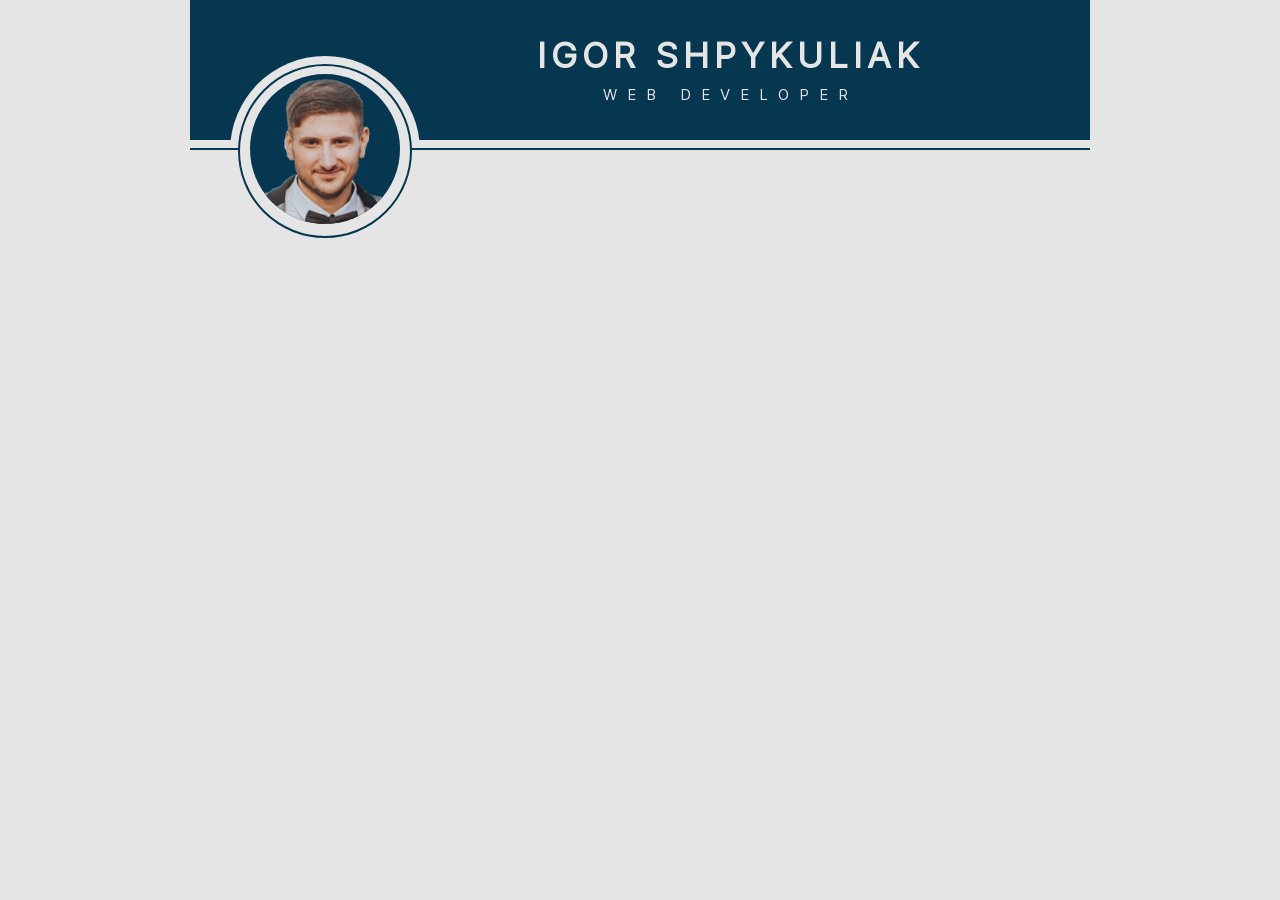
==== src/index.html @ 0621f2dd "feat: header is done" ====
<!DOCTYPE html>
<html lang="en">
<head>
    <meta charset="UTF-8">
    <meta http-equiv="X-UA-Compatible" content="IE=edge">
    <meta name="viewport" content="width=device-width, initial-scale=1.0">
    <link rel="stylesheet" href="css/normalize.css">
    <link rel="stylesheet" href="css/fonts.css">
    <link rel="stylesheet" href="css/style.min.css">
    <title>Igor Shpykuliak</title>
</head>
<body>
    <div class="container">
        <header class="header">
            <div class="header__logo-wrapper">
                <div class="header__logo">
                    <img src="images/Own.png" alt="Igor" class="header__img">
                </div>
            </div>
            <div class="header__title">
                <h1 class="header__name">Igor Shpykuliak</h1>
                <span class="header__subtitle">Web developer</span>
            </div>
        </header>
        
    </div>
</body>
</html>
---- src/css/fonts.css ----
@font-face {
    font-family: 'Inter';
    src: local('Inter Regular'), local('Inter-Regular'),
        url('../fonts/Inter-Regular.woff2') format('woff2'),
        url('../fonts/Inter-Regular.woff') format('woff'),
        url('../fonts/Inter-Regular.ttf') format('truetype');
    font-weight: 400;
    font-style: normal;
}
@font-face {
    font-family: 'Lato';
    src: url('../fonts/Lato-Bold.eot');
    src: url('Lato-Bold.eot?#iefix') format('embedded-opentype'),
    url('../fonts/Lato-Bold.woff') format('woff'),
    url('../fonts/Lato-Bold.ttf') format('truetype');
    font-weight: 700;
    font-style: normal;
    }
---- src/css/style.min.css ----
:root{font-size:10px}html{scroll-behavior:smooth;font-family:"Inter", sans-serif}body{background-color:#E5E5E5}.container{max-width:900px;margin:0 auto;position:relative}.header{text-align:center;position:relative;height:140px;background-color:#053750}.header::after{content:"";position:absolute;bottom:-10px;display:block;padding-top:20px;width:100%;border-bottom:2px solid #053750;z-index:1}.header__logo{position:absolute;bottom:-60%;left:60px;background-color:#053750;border-radius:100%;width:150px;height:150px;overflow:hidden;z-index:3}.header__logo-wrapper::after{content:'';position:absolute;bottom:-70%;left:48px;width:170px;height:170px;border-radius:100%;background-color:#E5E5E5;border:2px solid #053750;z-index:2}.header__logo-wrapper::before{content:'';position:absolute;bottom:-76%;left:40px;width:190px;height:190px;background-color:#E5E5E5;border-radius:100%}.header__logo img{width:80%}.header__title{width:80%;float:right;color:#E5E5E5;text-transform:uppercase}.header__name{margin:0;margin-top:35px;font-size:35px;letter-spacing:0.5rem}.header__subtitle{margin-top:0.5rem;font-size:15px;line-height:40px;letter-spacing:1rem}
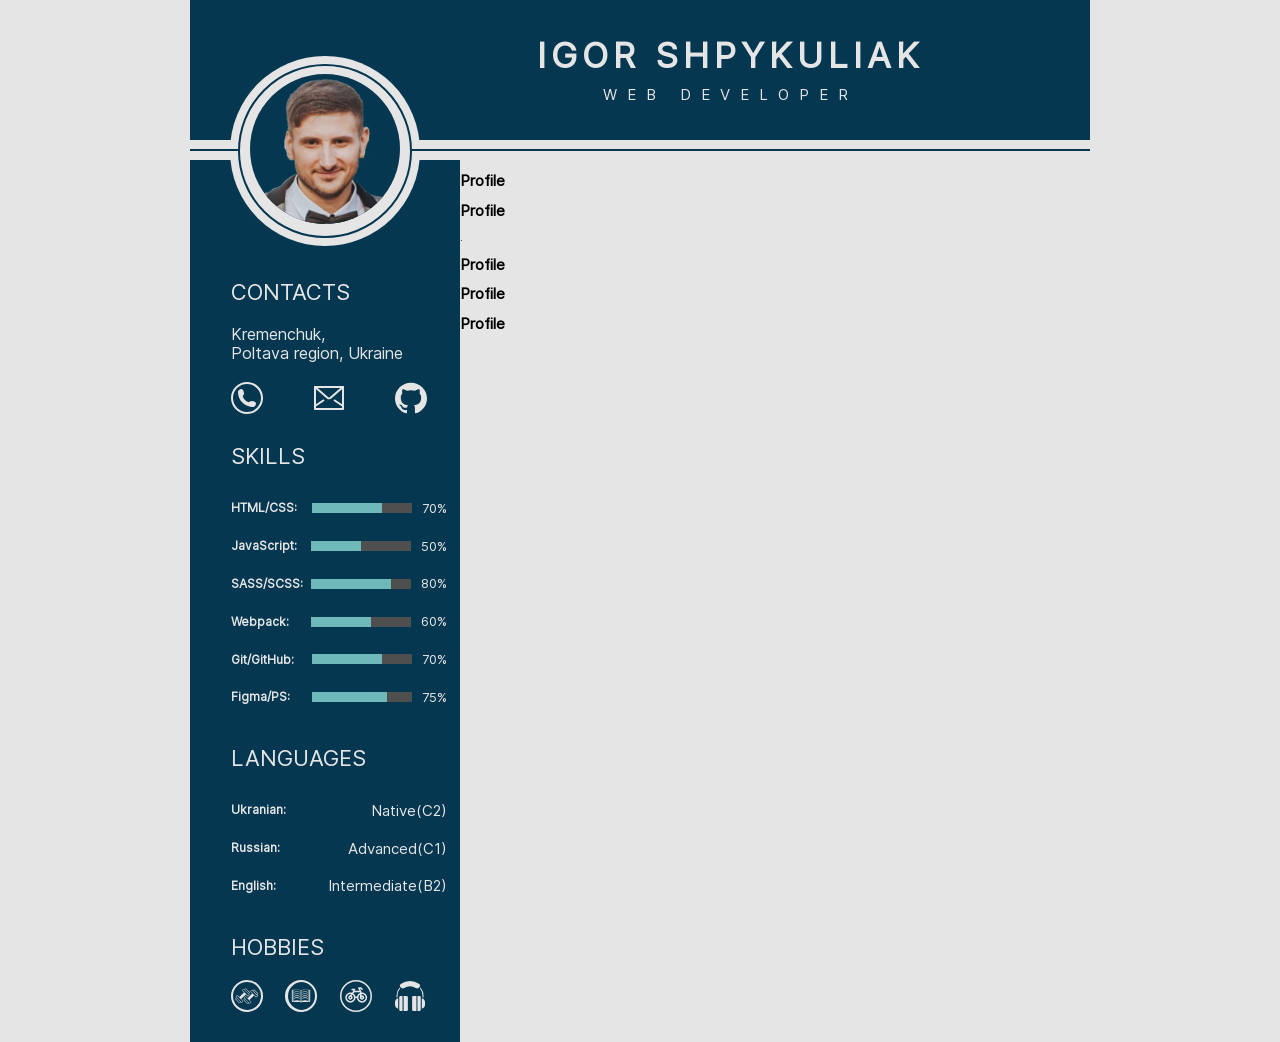
==== commit 50d5f4e2: "feat: side section is done" ====
--- a/src/index.html
+++ b/src/index.html
@@ -22,7 +22,154 @@
                 <span class="header__subtitle">Web developer</span>
             </div>
         </header>
-        
+   
+        <main class="main">
+            <aside class="main-aside">
+                <div class="main-aside__wrapper">
+                    <section class="main-aside__contacts">
+                        <h2>Contacts</h2>
+                        <address class="main-aside__address">Kremenchuk,<br> Poltava region, Ukraine</address>
+                        <ul>
+                            <li class="main-aside__phone"><a href="tel:+380674388000"><img src="icons/phone.svg" alt="phone"></a></li>
+                            <li class="main-aside__mail"><a href="mailto:defleppard333gmail.com"><img src="icons/mail.svg" alt="mail"></a></li>
+                            <li class="main-aside__git"><a href="https://github.com/DefLeppard333"><img src="icons/github.svg" alt="git"></a></li>
+                        </ul>
+                    </section>
+                    <section class="main-aside__hard-skills">
+                        <h2>Skills</h2>
+                        <ul class="main-aside__skills">
+                            <li>
+                                <h3>HTML<span>/</span>CSS: </h3> 
+                                <div class="main-aside__skills-content">
+                                    <progress class="main-aside__skills-progress" value="70" max="100" data-current = "70"></progress>
+                                    <span class="main-aside__skills-progress-num">70%</span>
+                                </div>
+                            </li>
+                            <li>
+                                <h3>JavaScript: </h3> 
+                                <div class="main-aside__skills-content">
+                                    <progress class="main-aside__skills-progress" value="50" max="100" data-current = "50"></progress>
+                                    <span class="main-aside__skills-progress-num">50%</span>
+                                </div>
+                            </li>
+                            <li>
+                                <h3>SASS<span>/</span>SCSS: </h3>
+                                <div class="main-aside__skills-content">
+                                    <progress class="main-aside__skills-progress" value="80" max="100" data-current = "80"></progress>
+                                    <span class="main-aside__skills-progress-num">80%</span>
+                                </div>
+                            </li>
+                            <li>
+                                <h3>Webpack: </h3>
+                                <div class="main-aside__skills-content">
+                                    <progress class="main-aside__skills-progress" value="60" max="100" data-current = "60"></progress>
+                                    <span class="main-aside__skills-progress-num">60%</span>
+                                </div>
+                            </li>
+                            <li>
+                                <h3>Git<span>/</span>GitHub: </h3>
+                                <div class="main-aside__skills-content">
+                                    <progress class="main-aside__skills-progress" value="70" max="100" data-current = "70"></progress>
+                                    <span class="main-aside__skills-progress-num">70%</span>
+                                </div>
+                            </li>
+                            <li>
+                                <h3>Figma<span>/</span>PS: </h3>
+                                <div class="main-aside__skills-content">
+                                    <progress class="main-aside__skills-progress" value="75" max="100" data-current = "75"></progress>
+                                    <span class="main-aside__skills-progress-num">75%</span>
+                                </div>
+                            </li>
+                        </ul>
+                    </section>
+                    <!-- <section class="main-aside__soft-skills">
+                        <h2>Soft Skills</h2>
+                        <ul class="main-aside__skills">
+                            <li>
+                                <h3>Problem-Solving: </h3> 
+                                <div class="main-aside__skills-content">
+                                    <progress class="main-aside__skills-progress" value="100" max="100" data-current = "100"></progress>
+                                    <span class="main-aside__skills-progress-num">100%</span>
+                                </div>
+                            </li>
+                            <li>
+                                <h3>Adaptability: </h3> 
+                                <div class="main-aside__skills-content">
+                                    <progress class="main-aside__skills-progress" value="100" max="100" data-current = "100"></progress>
+                                    <span class="main-aside__skills-progress-num">100%</span>
+                                </div>
+                            </li>
+                            <li>
+                                <h3>Patience: </h3>
+                                <div class="main-aside__skills-content">
+                                    <progress class="main-aside__skills-progress" value="100" max="100" data-current = "100"></progress>
+                                    <span class="main-aside__skills-progress-num">100%</span>
+                                </div>
+                            </li>
+                            <li>
+                                <h3>Communication: </h3>
+                                <div class="main-aside__skills-content">
+                                    <progress class="main-aside__skills-progress" value="90" max="100" data-current = "90"></progress>
+                                    <span class="main-aside__skills-progress-num">90%</span>
+                                </div>
+                            </li>
+                            <li>
+                                <h3>Teamwork: </h3>
+                                <div class="main-aside__skills-content">
+                                    <progress class="main-aside__skills-progress" value="80" max="100" data-current = "80"></progress>
+                                    <span class="main-aside__skills-progress-num">80%</span>
+                                </div>
+                            </li>
+                        </ul>
+                    </section> -->
+                    <section class="main-aside__langs">
+                        <h2>Languages</h2>
+                        <ul class="main-aside__langs-list">
+                            <li>
+                                <h3>Ukranian:</h3>
+                                <span>Native(C2)</span>
+                            </li>
+                            <li>
+                                <h3>Russian:</h3>
+                                <span>Advanced(C1)</span>
+                            </li>
+                            <li>
+                                <h3>English:</h3>
+                                <span>Intermediate(B2)</span>
+                            </li>
+                        </ul>
+                    </section>
+                    <section class="main-aside__hobbies">
+                        <h2>Hobbies</h2>
+                        <ul>
+                            <li><img src="icons/gym.svg" alt=""></li>
+                            <li><img src="icons/book.svg" alt=""></li>
+                            <li><img src="icons/bicycle.svg" alt=""></li>
+                            <li><img src="icons/headphones.svg" alt=""></li>
+                        </ul>
+                    </section>
+                </div>
+            </aside>
+            <div class="main__content">
+                <section class="main__content-profile">
+                    <h2 class="main__content-line">Profile</h2>
+                </section>
+                <section class="main__content-education">
+                    <h2 class="main__content-line">Profile</h2>
+                    .
+                </section>
+                <section class="main__content-education">
+                    <h2 class="main__content-line">Profile</h2>
+                </section>
+                <section class="main__content-work">
+                    <h2 class="main__content-line">Profile</h2>
+                </section>
+                <section class="main__content-portfolio">
+                    <h2 class="main__content-line">Profile</h2>
+                </section>
+            </div>
+        </main>
     </div>
+    <script src="js/index.js"></script>
 </body>
 </html>
--- a/src/css/style.min.css
+++ b/src/css/style.min.css
@@ -1 +1 @@
-:root{font-size:10px}html{scroll-behavior:smooth;font-family:"Inter", sans-serif}body{background-color:#E5E5E5}.container{max-width:900px;margin:0 auto;position:relative}.header{text-align:center;position:relative;height:140px;background-color:#053750}.header::after{content:"";position:absolute;bottom:-10px;display:block;padding-top:20px;width:100%;border-bottom:2px solid #053750;z-index:1}.header__logo{position:absolute;bottom:-60%;left:60px;background-color:#053750;border-radius:100%;width:150px;height:150px;overflow:hidden;z-index:3}.header__logo-wrapper::after{content:'';position:absolute;bottom:-70%;left:48px;width:170px;height:170px;border-radius:100%;background-color:#E5E5E5;border:2px solid #053750;z-index:2}.header__logo-wrapper::before{content:'';position:absolute;bottom:-76%;left:40px;width:190px;height:190px;background-color:#E5E5E5;border-radius:100%}.header__logo img{width:80%}.header__title{width:80%;float:right;color:#E5E5E5;text-transform:uppercase}.header__name{margin:0;margin-top:35px;font-size:35px;letter-spacing:0.5rem}.header__subtitle{margin-top:0.5rem;font-size:15px;line-height:40px;letter-spacing:1rem}
+:root{font-size:10px}html{scroll-behavior:smooth;font-family:"Inter", sans-serif}body{background-color:#E5E5E5}.container{max-width:900px;margin:0 auto;position:relative}.header{text-align:center;position:relative;height:140px;background-color:#053750}.header::after{content:"";position:absolute;bottom:-11px;display:block;width:100%;border-bottom:2px solid #053750;z-index:1}.header__logo{position:absolute;bottom:-60%;left:60px;background-color:#053750;border-radius:100%;width:150px;height:150px;overflow:hidden;z-index:3}.header__logo-wrapper{width:70%}.header__logo-wrapper::after{content:'';position:absolute;bottom:-70%;left:48px;width:170px;height:170px;border-radius:100%;background-color:#E5E5E5;border:2px solid #053750;z-index:2}.header__logo-wrapper::before{content:'';position:absolute;bottom:-76%;left:40px;width:190px;height:190px;background-color:#E5E5E5;border-radius:100%}.header__logo img{width:80%}.header__title{width:80%;float:right;color:#E5E5E5;text-transform:uppercase}.header__name{margin:0;margin-top:35px;font-size:35px;letter-spacing:0.5rem}.header__subtitle{margin-top:0.5rem;font-size:15px;line-height:40px;letter-spacing:1rem}.main{margin-top:20px;display:-webkit-box;display:-ms-flexbox;display:flex;-webkit-box-pack:center;-ms-flex-pack:center;justify-content:center}.main-aside{background-color:#053750;-ms-flex-preferred-size:30%;flex-basis:30%}.main-aside__contacts ul{margin:0;margin-top:20px;list-style-type:none;padding:0;display:-webkit-box;display:-ms-flexbox;display:flex;-webkit-box-pack:justify;-ms-flex-pack:justify;justify-content:space-between}.main-aside__contacts ul li{width:32px;height:32px;margin-right:20px}.main-aside__wrapper{margin:100px 5% 0 15%;display:-webkit-box;display:-ms-flexbox;display:flex;-webkit-box-orient:vertical;-webkit-box-direction:normal;-ms-flex-direction:column;flex-direction:column}.main-aside__wrapper h2{font-size:22px;color:#E5E5E5;font-weight:400;text-transform:uppercase;margin:20px 0}.main-aside__address{-ms-flex-preferred-size:100%;flex-basis:100%;color:#E5E5E5;font-size:16px;font-style:normal}.main-aside__hard-skills{margin-top:10px}.main-aside__skills{padding:0;list-style-type:none;color:#E5E5E5}.main-aside__skills li{display:-webkit-box;display:-ms-flexbox;display:flex;-webkit-box-pack:justify;-ms-flex-pack:justify;justify-content:space-between;-webkit-box-align:center;-ms-flex-align:center;align-items:center}.main-aside__skills h3{font-size:12px}.main-aside__skills-content{display:-webkit-box;display:-ms-flexbox;display:flex;-webkit-box-align:center;-ms-flex-align:center;align-items:center}.main-aside__skills-progress{background-color:#6FB9BA;border-radius:20px}.main-aside__skills-progress::-webkit-progress-bar{background-color:#504f4f}.main-aside__skills-progress::-webkit-progress-value{background-color:#6FB9BA}.main-aside__skills-progress::-moz-progress-bar{background-color:#6FB9BA}.main-aside__skills-progress-num{margin-left:10px;font-size:13px}.main-aside__langs-list{padding:0;list-style-type:none;color:#E5E5E5}.main-aside__langs-list li{display:-webkit-box;display:-ms-flexbox;display:flex;-webkit-box-pack:justify;-ms-flex-pack:justify;justify-content:space-between;-webkit-box-align:center;-ms-flex-align:center;align-items:center}.main-aside__langs-list li h3{font-size:12px}.main-aside__langs-list li span{font-size:15px}.main-aside__hobbies{margin-bottom:20px}.main-aside__hobbies ul{padding:0;list-style-type:none;display:-webkit-box;display:-ms-flexbox;display:flex;-webkit-box-pack:justify;-ms-flex-pack:justify;justify-content:space-between;margin-right:20px}.main-aside__hobbies ul li{width:32px;height:32px}.main__content{-ms-flex-preferred-size:70%;flex-basis:70%}
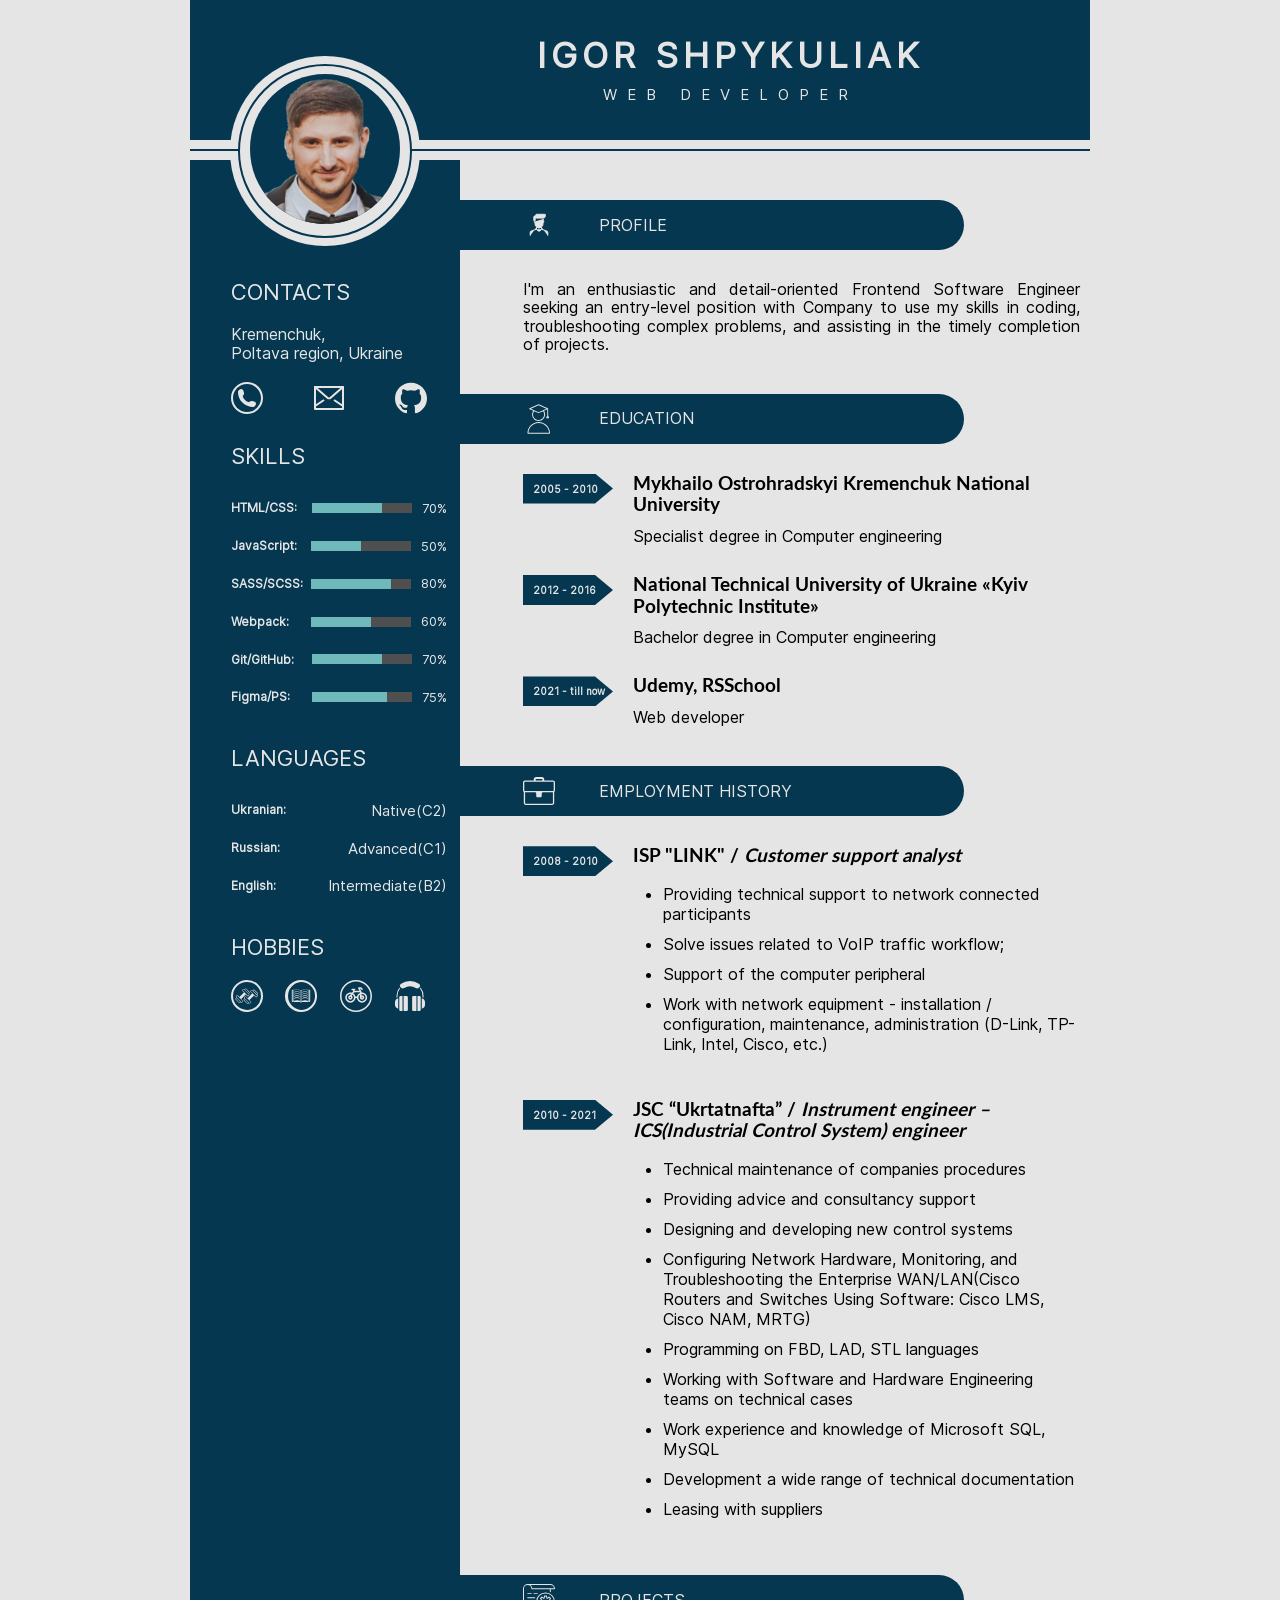
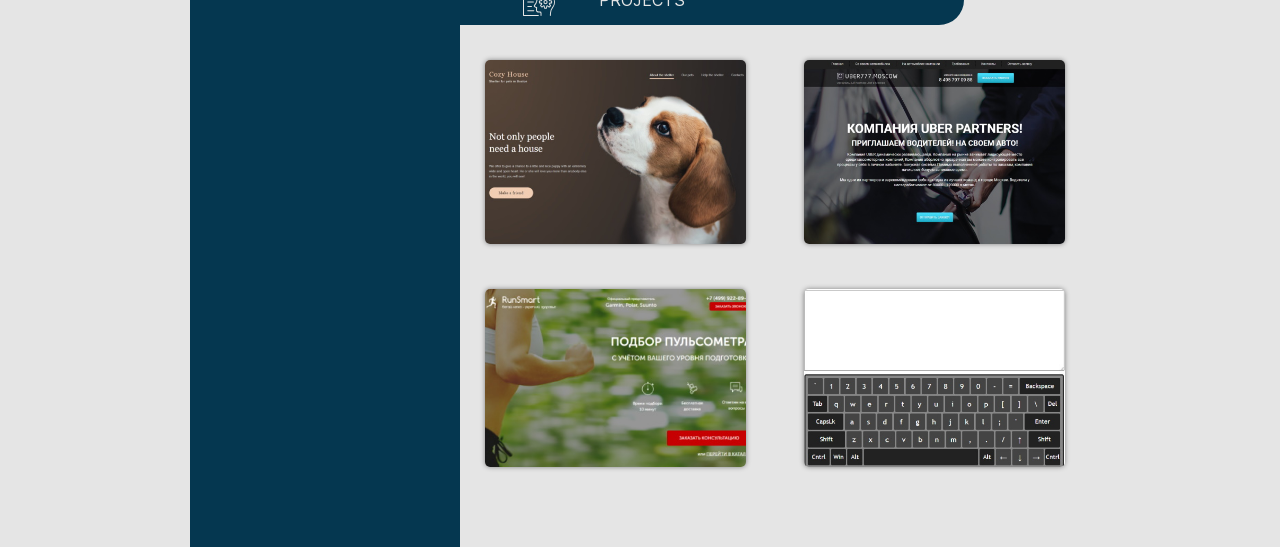
==== commit d15cf686: "feat: main content and responsive is done" ====
--- a/src/index.html
+++ b/src/index.html
@@ -4,6 +4,7 @@
     <meta charset="UTF-8">
     <meta http-equiv="X-UA-Compatible" content="IE=edge">
     <meta name="viewport" content="width=device-width, initial-scale=1.0">
+    <link type="Image/x-icon" href="icons/favicon.ico" rel="icon">
     <link rel="stylesheet" href="css/normalize.css">
     <link rel="stylesheet" href="css/fonts.css">
     <link rel="stylesheet" href="css/style.min.css">
@@ -25,6 +26,7 @@
    
         <main class="main">
             <aside class="main-aside">
+                <div class="main-aside__menu">Menu</div>
                 <div class="main-aside__wrapper">
                     <section class="main-aside__contacts">
                         <h2>Contacts</h2>
@@ -152,20 +154,99 @@
             </aside>
             <div class="main__content">
                 <section class="main__content-profile">
-                    <h2 class="main__content-line">Profile</h2>
+                    <div class="main__content-line">
+                        <img src="icons/profile.svg" alt="Profile">
+                        <h2>Profile</h2>
+                    </div>
+                    <div class="main__content-about">I'm an enthusiastic and detail-oriented Frontend Software Engineer seeking an entry-level position with Company to use my skills in coding, troubleshooting complex problems, and assisting in the timely completion of projects.</div>
                 </section>
                 <section class="main__content-education">
-                    <h2 class="main__content-line">Profile</h2>
-                    .
-                </section>
-                <section class="main__content-education">
-                    <h2 class="main__content-line">Profile</h2>
+                    <div class="main__content-line">
+                        <img src="icons/edu.svg" alt="book">
+                        <h2>Education</h2>
+                    </div>
+                    <div class="main__content-wrapper">
+                        <div class="main__content-arrow">2005 - 2010</div>
+                        <div class="main__content-text"> 
+                            <h3>Mykhailo Ostrohradskyi Kremenchuk National University</h3>
+                             Specialist degree in Computer engineering 
+                        </div>
+                    </div>
+                    <div class="main__content-wrapper">
+                        <div class="main__content-arrow">2012 - 2016</div>
+                        <div class="main__content-text">
+                            <h3>National Technical University of Ukraine «Kyiv Polytechnic Institute»</h3>
+                            Bachelor degree in Computer engineering  
+                        </div>
+                    </div>
+                    <div class="main__content-wrapper">
+                        <div class="main__content-arrow">2021 - till now</div>
+                        <div class="main__content-text">
+                            <h3>Udemy, RSSchool</h3>
+                            Web developer 
+                        </div>
+                    </div>
                 </section>
                 <section class="main__content-work">
-                    <h2 class="main__content-line">Profile</h2>
+                    <div class="main__content-line">
+                        <img src="icons/work.svg" alt="work">
+                        <h2>Employment history</h2>
+                    </div>
+                    <div class="main__content-wrapper">
+                        <div class="main__content-arrow">2008 - 2010</div>
+                        <div class="main__content-text"> 
+                            <h3>ISP "LINK" / <span>Customer support analyst</span></h3>
+                             <ul>
+                                 <li>Providing technical support to network connected participants</li>
+                                 <li>Solve issues related to VoIP traffic workflow;</li>
+                                 <li>Support of the computer peripheral</li>
+                                 <li>Work with network equipment - installation / configuration, maintenance, administration (D-Link, TP-Link, Intel, Cisco, etc.)</li>
+                             </ul>
+                        </div>
+                    </div>
+                    <div class="main__content-wrapper">
+                        <div class="main__content-arrow">2010 - 2021</div>
+                        <div class="main__content-text"> 
+                            <h3>JSC “Ukrtatnafta” / <span>Instrument engineer – ICS(Industrial Control System) engineer</span></h3>
+                             <ul>
+                                 <li>Technical maintenance of companies procedures</li>
+                                 <li>Providing advice and consultancy support</li>
+                                 <li>Designing and developing new control systems</li>
+                                 <li>Configuring Network Hardware, Monitoring, and Troubleshooting the Enterprise  WAN/LAN(Cisco Routers and Switches Using Software: Cisco LMS, Cisco NAM, MRTG)</li>
+                                 <li>Programming on FBD, LAD, STL languages</li>
+                                 <li>Working with Software and Hardware Engineering teams on technical cases</li>
+                                 <li>Work experience and knowledge of Microsoft SQL, MySQL</li>
+                                 <li>Development a wide range of technical documentation</li>
+                                 <li>Leasing with suppliers</li>
+                             </ul>
+                        </div>
+                    </div>                    
                 </section>
                 <section class="main__content-portfolio">
-                    <h2 class="main__content-line">Profile</h2>
+                    <div class="main__content-line">
+                        <img src="icons/portfolio.svg" alt="case">
+                        <h2>Projects</h2>
+                    </div>
+                    <ul class="main__content-list">
+                        <li> 
+                            <a href="https://rolling-scopes-school.github.io/defleppard333-JSFE2022Q1/shelter/index.html" target="_blank" class="main__content-desc">Shelter</a>
+                            <img src="images/shelter.jpg" alt="Shelter">
+                        </li>
+                        <li> 
+                            <a href="https://defleppard333.github.io/uber/" target="_blank" class="main__content-desc"><span>Uber</span> </a>
+                            <img src="images/uber.jpg" alt="uber">
+                         </li>
+                        <li> 
+                            <a href="https://defleppard333.github.io/pulse/" target="_blank" class="main__content-desc">Pulse</a>
+                            <img src="images/pulse.jpg" alt="pulse"> 
+                        </li>
+                        <li> 
+                            <a href="https://defleppard333.github.io/VirtualKeyboard/" target="_blank" class="main__content-desc">VirtualKeyboard</a>
+                            <img src="images/vrk.jpg" alt="keyboard"> 
+                        </li>
+                        
+                       
+                    </ul>
                 </section>
             </div>
         </main>
--- a/src/css/style.min.css
+++ b/src/css/style.min.css
@@ -1 +1 @@
-:root{font-size:10px}html{scroll-behavior:smooth;font-family:"Inter", sans-serif}body{background-color:#E5E5E5}.container{max-width:900px;margin:0 auto;position:relative}.header{text-align:center;position:relative;height:140px;background-color:#053750}.header::after{content:"";position:absolute;bottom:-11px;display:block;width:100%;border-bottom:2px solid #053750;z-index:1}.header__logo{position:absolute;bottom:-60%;left:60px;background-color:#053750;border-radius:100%;width:150px;height:150px;overflow:hidden;z-index:3}.header__logo-wrapper{width:70%}.header__logo-wrapper::after{content:'';position:absolute;bottom:-70%;left:48px;width:170px;height:170px;border-radius:100%;background-color:#E5E5E5;border:2px solid #053750;z-index:2}.header__logo-wrapper::before{content:'';position:absolute;bottom:-76%;left:40px;width:190px;height:190px;background-color:#E5E5E5;border-radius:100%}.header__logo img{width:80%}.header__title{width:80%;float:right;color:#E5E5E5;text-transform:uppercase}.header__name{margin:0;margin-top:35px;font-size:35px;letter-spacing:0.5rem}.header__subtitle{margin-top:0.5rem;font-size:15px;line-height:40px;letter-spacing:1rem}.main{margin-top:20px;display:-webkit-box;display:-ms-flexbox;display:flex;-webkit-box-pack:center;-ms-flex-pack:center;justify-content:center}.main-aside{background-color:#053750;-ms-flex-preferred-size:30%;flex-basis:30%}.main-aside__contacts ul{margin:0;margin-top:20px;list-style-type:none;padding:0;display:-webkit-box;display:-ms-flexbox;display:flex;-webkit-box-pack:justify;-ms-flex-pack:justify;justify-content:space-between}.main-aside__contacts ul li{width:32px;height:32px;margin-right:20px}.main-aside__wrapper{margin:100px 5% 0 15%;display:-webkit-box;display:-ms-flexbox;display:flex;-webkit-box-orient:vertical;-webkit-box-direction:normal;-ms-flex-direction:column;flex-direction:column}.main-aside__wrapper h2{font-size:22px;color:#E5E5E5;font-weight:400;text-transform:uppercase;margin:20px 0}.main-aside__address{-ms-flex-preferred-size:100%;flex-basis:100%;color:#E5E5E5;font-size:16px;font-style:normal}.main-aside__hard-skills{margin-top:10px}.main-aside__skills{padding:0;list-style-type:none;color:#E5E5E5}.main-aside__skills li{display:-webkit-box;display:-ms-flexbox;display:flex;-webkit-box-pack:justify;-ms-flex-pack:justify;justify-content:space-between;-webkit-box-align:center;-ms-flex-align:center;align-items:center}.main-aside__skills h3{font-size:12px}.main-aside__skills-content{display:-webkit-box;display:-ms-flexbox;display:flex;-webkit-box-align:center;-ms-flex-align:center;align-items:center}.main-aside__skills-progress{background-color:#6FB9BA;border-radius:20px}.main-aside__skills-progress::-webkit-progress-bar{background-color:#504f4f}.main-aside__skills-progress::-webkit-progress-value{background-color:#6FB9BA}.main-aside__skills-progress::-moz-progress-bar{background-color:#6FB9BA}.main-aside__skills-progress-num{margin-left:10px;font-size:13px}.main-aside__langs-list{padding:0;list-style-type:none;color:#E5E5E5}.main-aside__langs-list li{display:-webkit-box;display:-ms-flexbox;display:flex;-webkit-box-pack:justify;-ms-flex-pack:justify;justify-content:space-between;-webkit-box-align:center;-ms-flex-align:center;align-items:center}.main-aside__langs-list li h3{font-size:12px}.main-aside__langs-list li span{font-size:15px}.main-aside__hobbies{margin-bottom:20px}.main-aside__hobbies ul{padding:0;list-style-type:none;display:-webkit-box;display:-ms-flexbox;display:flex;-webkit-box-pack:justify;-ms-flex-pack:justify;justify-content:space-between;margin-right:20px}.main-aside__hobbies ul li{width:32px;height:32px}.main__content{-ms-flex-preferred-size:70%;flex-basis:70%}
+:root{font-size:10px}html{scroll-behavior:smooth;font-family:"Inter", sans-serif}body{background-color:#E5E5E5}._lock{overflow:hidden}.container{max-width:900px;margin:0 auto;position:relative}.header{text-align:center;position:relative;height:140px;background-color:#053750}@media (max-width: 360px){.header{height:100px}}.header::after{content:"";position:absolute;bottom:-11px;display:block;width:100%;border-bottom:2px solid #053750;z-index:1}.header__logo{position:absolute;bottom:-60%;left:60px;background-color:#053750;border-radius:100%;width:150px;height:150px;overflow:hidden;z-index:3}@media (max-width: 768px){.header__logo{bottom:0;top:15px;left:4%;width:100px;height:100px}}@media (max-width: 520px){.header__logo{display:none}}.header__logo-wrapper{width:70%}.header__logo-wrapper::after{content:'';position:absolute;bottom:-70%;left:48px;width:170px;height:170px;border-radius:100%;background-color:#E5E5E5;border:2px solid #053750;z-index:2}@media (max-width: 768px){.header__logo-wrapper::after{display:none}}.header__logo-wrapper::before{content:'';position:absolute;bottom:-76%;left:40px;width:190px;height:190px;background-color:#E5E5E5;border-radius:100%;z-index:1}@media (max-width: 768px){.header__logo-wrapper::before{display:none}}.header__logo img{width:80%}.header__title{width:80%;float:right;color:#E5E5E5;text-transform:uppercase}@media (max-width: 520px){.header__title{width:100%}}.header__name{margin:0;margin-top:35px;font-size:35px;letter-spacing:0.5rem}@media (max-width: 600px){.header__name{font-size:26px}}@media (max-width: 360px){.header__name{font-size:20px;margin-top:25px}}.header__subtitle{margin-top:0.5rem;font-size:15px;line-height:40px;letter-spacing:1rem}@media (max-width: 600px){.header__subtitle{font-size:10px}}.main{margin-top:20px;display:-webkit-box;display:-ms-flexbox;display:flex;-webkit-box-pack:center;-ms-flex-pack:center;justify-content:center;position:relative}.main-aside{background-color:#053750;-ms-flex-preferred-size:30%;flex-basis:30%;min-width:270px;position:relative}.main-aside__menu{display:none;position:absolute;top:0;right:-50px;width:50px;height:30px;text-align:center;line-height:28px;color:#E5E5E5;letter-spacing:0.06em;background-color:#053750;cursor:pointer}@media (max-width: 768px){.main-aside__menu{display:block}}@media (max-width: 768px){.main-aside{position:absolute;top:0;left:-270px}.main-aside_active{left:0}}.main-aside__contacts ul{margin:0;margin-top:20px;list-style-type:none;padding:0;display:-webkit-box;display:-ms-flexbox;display:flex;-webkit-box-pack:justify;-ms-flex-pack:justify;justify-content:space-between}.main-aside__contacts ul li{width:32px;height:32px;margin-right:20px}.main-aside__wrapper{margin:100px 5% 0 15%;display:-webkit-box;display:-ms-flexbox;display:flex;-webkit-box-orient:vertical;-webkit-box-direction:normal;-ms-flex-direction:column;flex-direction:column}@media (max-width: 768px){.main-aside__wrapper{margin:20px 5% 0 15%}}.main-aside__wrapper h2{font-size:22px;color:#E5E5E5;font-weight:400;text-transform:uppercase;margin:20px 0}.main-aside__address{-ms-flex-preferred-size:100%;flex-basis:100%;color:#E5E5E5;font-size:16px;font-style:normal}.main-aside__hard-skills{margin-top:10px}.main-aside__skills{padding:0;list-style-type:none;color:#E5E5E5}.main-aside__skills li{display:-webkit-box;display:-ms-flexbox;display:flex;-webkit-box-pack:justify;-ms-flex-pack:justify;justify-content:space-between;-webkit-box-align:center;-ms-flex-align:center;align-items:center}.main-aside__skills h3{font-size:12px}.main-aside__skills-content{display:-webkit-box;display:-ms-flexbox;display:flex;-webkit-box-align:center;-ms-flex-align:center;align-items:center}.main-aside__skills-progress{background-color:#6FB9BA;border-radius:20px}.main-aside__skills-progress::-webkit-progress-bar{background-color:#504f4f}.main-aside__skills-progress::-webkit-progress-value{background-color:#6FB9BA}.main-aside__skills-progress::-moz-progress-bar{background-color:#6FB9BA}.main-aside__skills-progress-num{margin-left:10px;font-size:13px}.main-aside__langs-list{padding:0;list-style-type:none;color:#E5E5E5}.main-aside__langs-list li{display:-webkit-box;display:-ms-flexbox;display:flex;-webkit-box-pack:justify;-ms-flex-pack:justify;justify-content:space-between;-webkit-box-align:center;-ms-flex-align:center;align-items:center}.main-aside__langs-list li h3{font-size:12px}.main-aside__langs-list li span{font-size:15px}.main-aside__hobbies{margin-bottom:20px}.main-aside__hobbies ul{padding:0;list-style-type:none;display:-webkit-box;display:-ms-flexbox;display:flex;-webkit-box-pack:justify;-ms-flex-pack:justify;justify-content:space-between;margin-right:20px}.main-aside__hobbies ul li{width:32px;height:32px}.main__content{-ms-flex-preferred-size:70%;flex-basis:70%}@media (max-width: 768px){.main__content{-ms-flex-preferred-size:100%;flex-basis:100%}}.main__content-line{margin-top:40px;padding-left:10%;height:50px;width:70%;background-color:#053750;border-radius:0 50px 50px 0;display:-webkit-box;display:-ms-flexbox;display:flex;-webkit-box-align:center;-ms-flex-align:center;align-items:center}.main__content-line img{width:32px;height:32px}.main__content-line h2{font-size:22px;color:#E5E5E5;font-weight:400;text-transform:uppercase;margin:20px 0;font-size:16px;margin-left:10%}.main__content-about{margin:30px 10px 0px 10%;font-size:16px;text-align:justify}.main__content-wrapper{display:-webkit-box;display:-ms-flexbox;display:flex;margin:30px 10px 0px 10%}@media (max-width: 500px){.main__content-wrapper{-webkit-box-orient:vertical;-webkit-box-direction:normal;-ms-flex-direction:column;flex-direction:column}}.main__content-arrow{margin-right:20px;-ms-flex-preferred-size:15%;flex-basis:15%;min-width:80px;height:30px;line-height:31px;background-color:#053750;-webkit-clip-path:polygon(0% 0%, 80% 0, 100% 50%, 80% 100%, 0% 100%);clip-path:polygon(0% 0%, 80% 0, 100% 50%, 80% 100%, 0% 100%);text-align:left;padding-left:10px;font-weight:700;color:#E5E5E5;z-index:-1}@media (max-width: 500px){.main__content-arrow{width:15%;margin-bottom:15px}}.main__content-text{-ms-flex-preferred-size:85%;flex-basis:85%;font-size:16px;text-align:left}.main__content-text h3{font-family:"Lato", serif;margin:0;margin-bottom:10px}.main__content-text h3 span{font-style:italic}.main__content-text ul{padding:0px 0px 0px 30px}.main__content-text ul li{margin-bottom:10px;line-height:20px}.main__content-list{display:-webkit-box;display:-ms-flexbox;display:flex;-ms-flex-wrap:wrap;flex-wrap:wrap;-webkit-box-pack:justify;-ms-flex-pack:justify;justify-content:space-between;padding:25px}.main__content-list li{-ms-flex-preferred-size:45%;flex-basis:45%;display:-webkit-box;display:-ms-flexbox;display:flex;overflow:hidden;margin-bottom:45px;position:relative;border-radius:5px;overflow:hidden;-webkit-transition:all 1s ease;transition:all 1s ease;cursor:pointer;-webkit-box-shadow:0 0 5px #808080;box-shadow:0 0 5px #808080;overflow:hidden}.main__content-list li:hover{-webkit-box-shadow:5px 5px 10px #808080;box-shadow:5px 5px 10px #808080}.main__content-list li:hover .main__content-desc{opacity:1;-webkit-transform:rotateY(0);transform:rotateY(0)}.main__content-list li a{color:#E5E5E5;font-size:26px;letter-spacing:2px;text-decoration:none;-webkit-box-align:center;-ms-flex-align:center;align-items:center;-webkit-box-pack:center;-ms-flex-pack:center;justify-content:center;display:-webkit-box;display:-ms-flexbox;display:flex}.main__content-list img{width:100%;-o-object-fit:cover;object-fit:cover;overflow:hidden}.main__content-desc{position:absolute;top:0;left:0;width:100%;height:100%;background-color:#053750;color:white;text-align:center;opacity:0;-webkit-transition:all 1s ease;transition:all 1s ease;-webkit-transform:rotateY(90deg);transform:rotateY(90deg)}
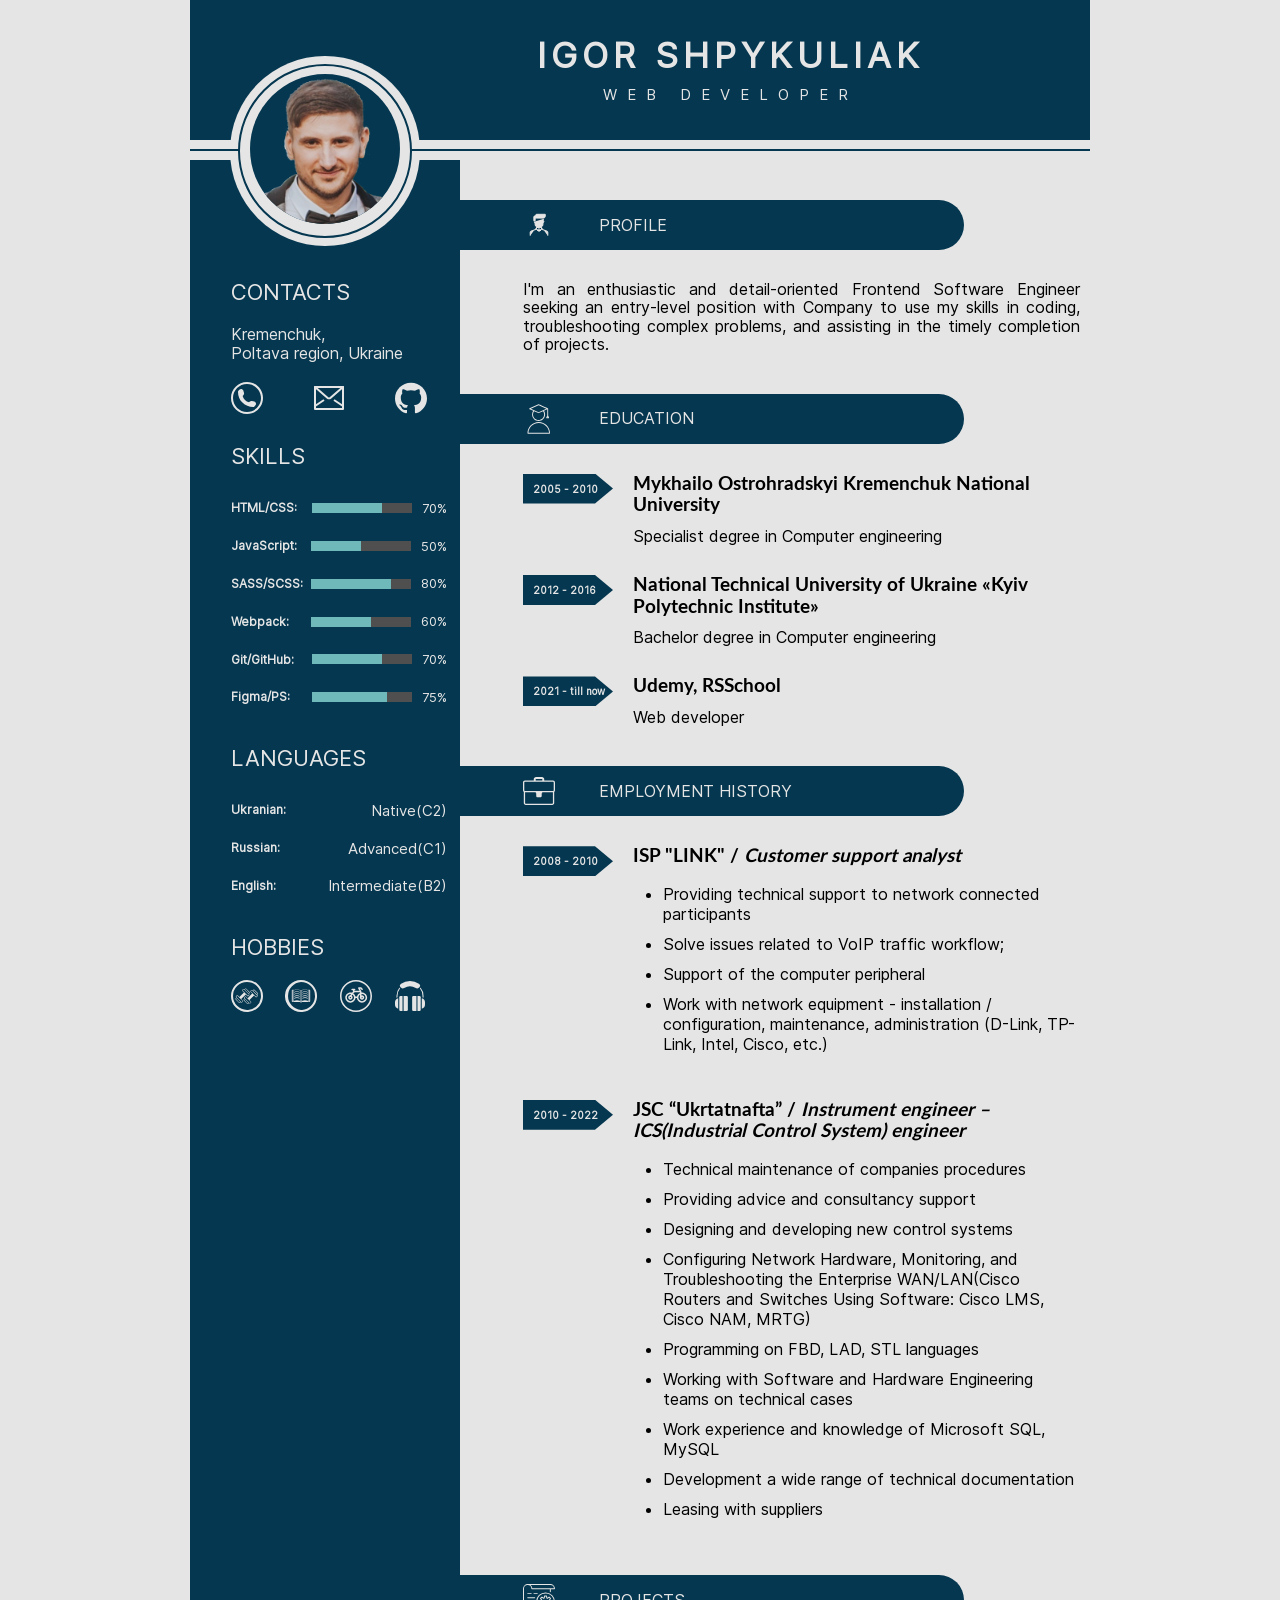
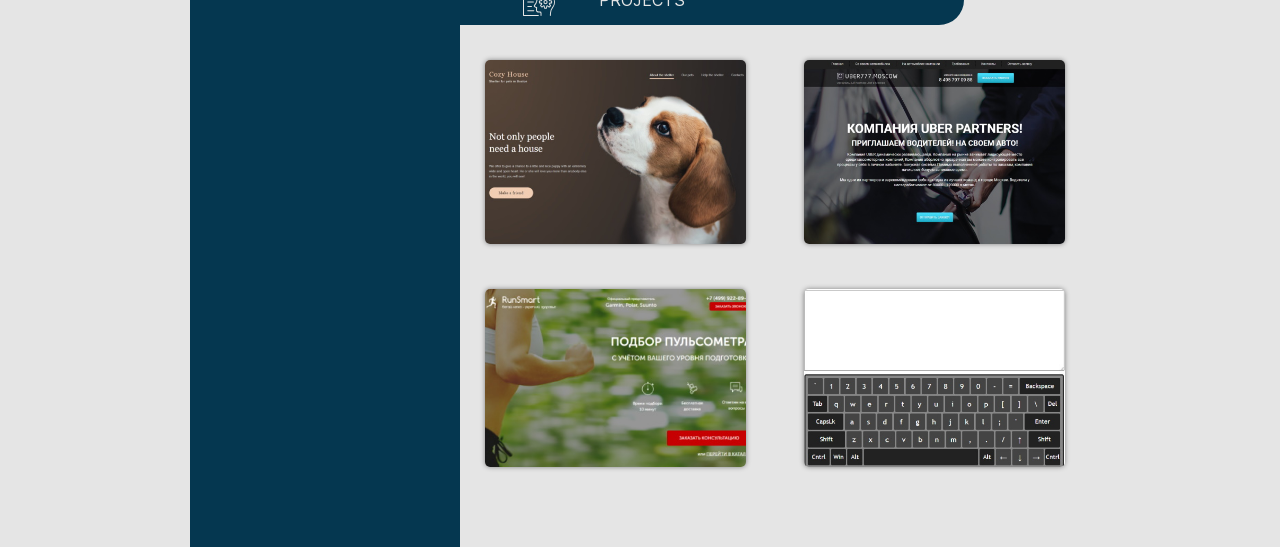
==== commit 0e5cc78e: "Update index.html" ====
--- a/src/index.html
+++ b/src/index.html
@@ -205,7 +205,7 @@
                         </div>
                     </div>
                     <div class="main__content-wrapper">
-                        <div class="main__content-arrow">2010 - 2021</div>
+                        <div class="main__content-arrow">2010 - 2022</div>
                         <div class="main__content-text"> 
                             <h3>JSC “Ukrtatnafta” / <span>Instrument engineer – ICS(Industrial Control System) engineer</span></h3>
                              <ul>
@@ -253,4 +253,4 @@
     </div>
     <script src="js/index.js"></script>
 </body>
-</html>+</html>
